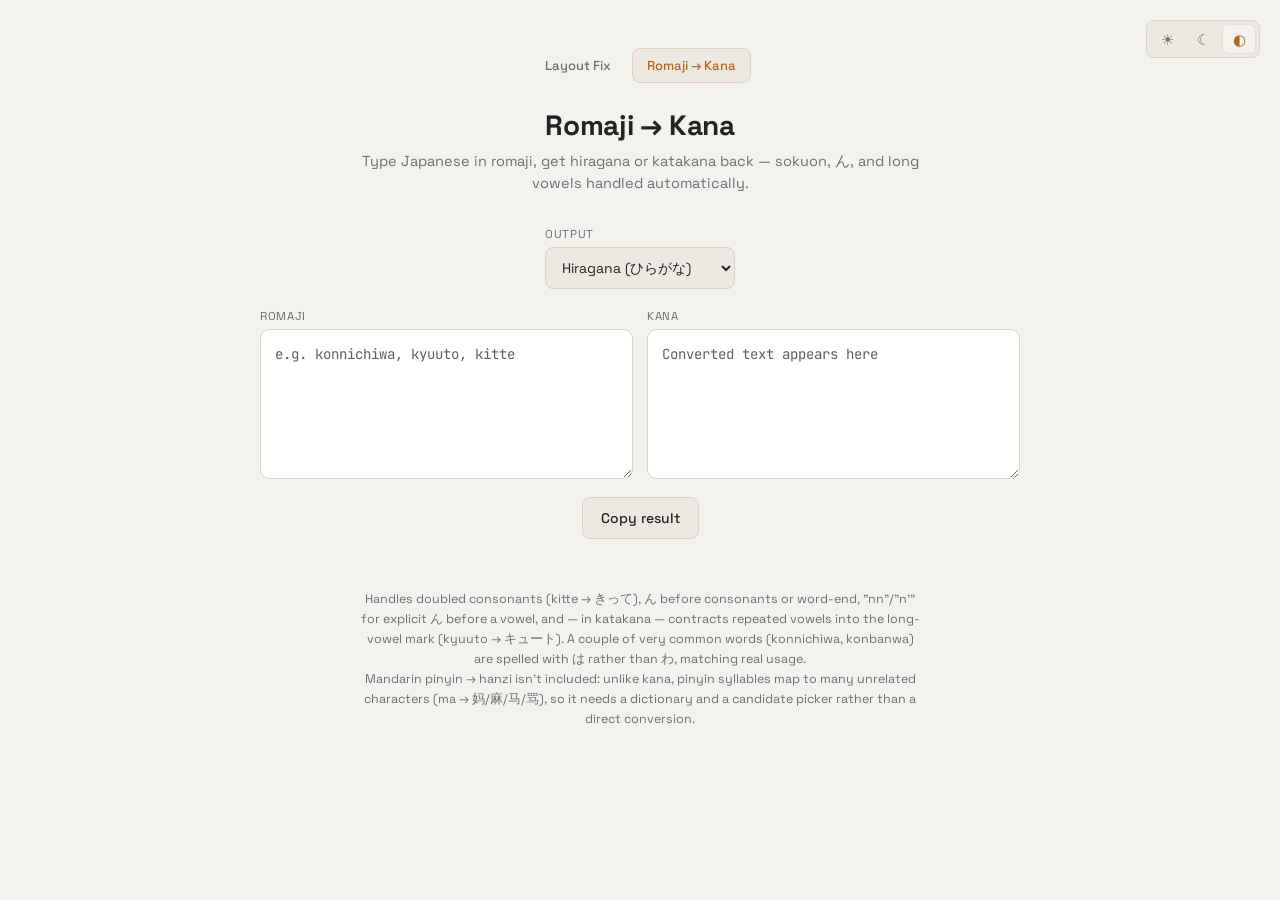
==== romaji.html @ 3d8aa58a "style: format project files" ====
<!doctype html>
<html lang="en">
  <head>
    <meta charset="UTF-8" />
    <meta name="viewport" content="width=device-width, initial-scale=1.0" />
    <title>Romaji → Kana converter</title>
    <link rel="stylesheet" href="style.css" />
    <script>
      (function () {
        var saved = localStorage.getItem("theme");
        if (saved === "light" || saved === "dark") {
          document.documentElement.setAttribute("data-theme", saved);
        }
      })();
    </script>
  </head>
  <body>
    <div class="theme-toggle" role="group" aria-label="Theme">
      <button id="themeLight" title="Light" aria-label="Light theme">☀</button>
      <button id="themeDark" title="Dark" aria-label="Dark theme">☾</button>
      <button id="themeSystem" title="System" aria-label="Match system theme">
        ◐
      </button>
    </div>

    <nav class="tool-nav">
      <a href="index.html">Layout Fix</a>
      <a href="romaji.html" class="active">Romaji → Kana</a>
    </nav>

    <header>
      <h1>Romaji → Kana</h1>
      <p class="sub">
        Type Japanese in romaji, get hiragana or katakana back — sokuon, ん, and
        long vowels handled automatically.
      </p>
    </header>

    <main>
      <div class="controls">
        <div class="field">
          <label for="kanaType">Output</label>
          <select id="kanaType">
            <option value="hiragana">Hiragana (ひらがな)</option>
            <option value="katakana">Katakana (カタカナ)</option>
          </select>
        </div>
      </div>

      <div class="panes">
        <div class="pane">
          <label for="romajiInput">Romaji</label>
          <textarea
            id="romajiInput"
            placeholder="e.g. konnichiwa, kyuuto, kitte"
            spellcheck="false"
          ></textarea>
        </div>
        <div class="pane">
          <label for="kanaOutput">Kana</label>
          <textarea
            id="kanaOutput"
            placeholder="Converted text appears here"
            spellcheck="false"
            readonly
          ></textarea>
        </div>
      </div>

      <div class="actions">
        <button id="copyBtn">Copy result</button>
      </div>

      <p id="meta" class="meta" role="status"></p>

      <p class="note">
        Handles doubled consonants (kitte → きって), ん before consonants or
        word-end, "nn"/"n'" for explicit ん before a vowel, and — in katakana —
        contracts repeated vowels into the long-vowel mark (kyuuto → キュート).
        A couple of very common words (konnichiwa, konbanwa) are spelled with は
        rather than わ, matching real usage.
      </p>
      <p class="note">
        Mandarin pinyin → hanzi isn't included: unlike kana, pinyin syllables
        map to many unrelated characters (ma → 妈/麻/马/骂), so it needs a
        dictionary and a candidate picker rather than a direct conversion.
      </p>
    </main>

    <script src="kana-data.js"></script>
    <script src="kana.js"></script>
    <script src="theme.js"></script>
    <script>
      const romajiInput = document.getElementById("romajiInput");
      const kanaOutput = document.getElementById("kanaOutput");
      const kanaType = document.getElementById("kanaType");
      const copyBtn = document.getElementById("copyBtn");
      const meta = document.getElementById("meta");

      function convert() {
        const text = romajiInput.value;
        if (!text) {
          kanaOutput.value = "";
          meta.textContent = "";
          return;
        }
        kanaOutput.value = romajiToKana(text, kanaType.value);
        meta.textContent = "Converted.";
      }

      romajiInput.addEventListener("input", convert);
      kanaType.addEventListener("change", convert);
      copyBtn.addEventListener("click", () => {
        if (!kanaOutput.value) return;
        navigator.clipboard.writeText(kanaOutput.value).then(() => {
          const original = copyBtn.textContent;
          copyBtn.textContent = "Copied";
          setTimeout(() => {
            copyBtn.textContent = original;
          }, 1200);
        });
      });
    </script>
  </body>
</html>
---- style.css ----
@import url("https://fonts.googleapis.com/css2?family=Space+Grotesk:wght@500;700&family=JetBrains+Mono:wght@400;500&display=swap");

:root {
  --amber: #ffb454;
  --amber-dim: #ffb45433;
}

/* Dark palette (default) */
:root,
[data-theme="dark"] {
  --bg: #17181a;
  --panel: #202226;
  --key: #2a2d32;
  --key-border: #3a3e45;
  --text: #e8e6e1;
  --text-dim: #9a9ea6;
  --shadow-1: #101113;
  --shadow-2: #3a3e4550;
}

/* Light palette */
[data-theme="light"] {
  --bg: #f4f2ee;
  --panel: #ffffff;
  --key: #ece9e3;
  --key-border: #d9d5cc;
  --text: #232323;
  --text-dim: #6b6f76;
  --amber: #b5651d;
  --amber-dim: #b5651d22;
  --shadow-1: #d9d5cc;
  --shadow-2: #ffffffa0;
}

/* Follow system preference only when the user hasn't chosen explicitly */
@media (prefers-color-scheme: light) {
  :root:not([data-theme="dark"]) {
    --bg: #f4f2ee;
    --panel: #ffffff;
    --key: #ece9e3;
    --key-border: #d9d5cc;
    --text: #232323;
    --text-dim: #6b6f76;
    --amber: #b5651d;
    --amber-dim: #b5651d22;
    --shadow-1: #d9d5cc;
    --shadow-2: #ffffffa0;
  }
}

* {
  box-sizing: border-box;
}

body {
  margin: 0;
  min-height: 100vh;
  background: var(--bg);
  color: var(--text);
  font-family: "Space Grotesk", sans-serif;
  display: flex;
  flex-direction: column;
  align-items: center;
  padding: 48px 20px 64px;
  transition:
    background-color 0.2s ease,
    color 0.2s ease;
}

/* --- signature element: a little keycap row showing a scrambled -> fixed swap --- */
.key-row {
  display: flex;
  gap: 6px;
  margin-bottom: 28px;
}
.cap {
  width: 34px;
  height: 34px;
  border-radius: 7px;
  background: var(--key);
  border: 1px solid var(--key-border);
  display: flex;
  align-items: center;
  justify-content: center;
  font-family: "JetBrains Mono", monospace;
  font-size: 14px;
  color: var(--text-dim);
  box-shadow:
    0 2px 0 var(--shadow-1),
    inset 0 1px 0 var(--shadow-2);
}
.cap.swapped {
  color: var(--amber);
  border-color: var(--amber-dim);
  box-shadow:
    0 0 10px var(--amber-dim),
    0 2px 0 var(--shadow-1);
}

header {
  text-align: center;
  max-width: 560px;
  margin-bottom: 32px;
}
h1 {
  font-size: 28px;
  font-weight: 700;
  margin: 0 0 8px;
  letter-spacing: -0.01em;
}
.sub {
  color: var(--text-dim);
  font-size: 14.5px;
  line-height: 1.5;
  margin: 0;
}

main {
  width: 100%;
  max-width: 760px;
}

.controls {
  display: flex;
  align-items: flex-end;
  justify-content: center;
  gap: 14px;
  margin-bottom: 20px;
  flex-wrap: wrap;
}
.field {
  display: flex;
  flex-direction: column;
  gap: 6px;
  min-width: 190px;
}
.field label {
  font-size: 11.5px;
  text-transform: uppercase;
  letter-spacing: 0.06em;
  color: var(--text-dim);
}
select {
  background: var(--key);
  color: var(--text);
  border: 1px solid var(--key-border);
  border-radius: 8px;
  padding: 10px 12px;
  font-family: "Space Grotesk", sans-serif;
  font-size: 14px;
}
select:focus,
textarea:focus,
button:focus {
  outline: 2px solid var(--amber);
  outline-offset: 2px;
}

.icon-btn {
  width: 40px;
  height: 40px;
  padding: 0;
  line-height: 1;
  border-radius: 8px;
  border: 1px solid var(--key-border);
  background: var(--key);
  color: var(--amber);
  font-size: 17px;
  cursor: pointer;
  margin-bottom: 1px;
  display: flex;
  align-items: center;
  justify-content: center;
}
.icon-btn:hover {
  border-color: var(--amber-dim);
}

.panes {
  display: grid;
  grid-template-columns: 1fr 1fr;
  gap: 14px;
  margin-bottom: 18px;
}
@media (max-width: 620px) {
  .panes {
    grid-template-columns: 1fr;
  }
}
.pane {
  display: flex;
  flex-direction: column;
  gap: 6px;
}
.pane label {
  font-size: 11.5px;
  text-transform: uppercase;
  letter-spacing: 0.06em;
  color: var(--text-dim);
}
textarea {
  width: 100%;
  min-height: 150px;
  resize: vertical;
  background: var(--panel);
  color: var(--text);
  border: 1px solid var(--key-border);
  border-radius: 10px;
  padding: 14px;
  font-family: "JetBrains Mono", monospace;
  font-size: 14px;
  line-height: 1.5;
}
textarea[readonly] {
  color: var(--amber);
}
textarea::placeholder {
  color: #5c6067;
}

.actions {
  display: flex;
  gap: 10px;
  justify-content: center;
  flex-wrap: wrap;
  margin-bottom: 10px;
}
button {
  cursor: pointer;
  border-radius: 8px;
  padding: 11px 18px;
  font-family: "Space Grotesk", sans-serif;
  font-size: 14px;
  font-weight: 500;
  border: 1px solid var(--key-border);
  background: var(--key);
  color: var(--text);
  transition: border-color 0.15s ease;
}
button:hover {
  border-color: var(--amber-dim);
}
button.primary {
  background: var(--amber);
  color: #1a1305;
  border-color: var(--amber);
  font-weight: 700;
}
button.primary:hover {
  filter: brightness(1.05);
}

.meta {
  text-align: center;
  min-height: 18px;
  font-size: 13px;
  color: var(--amber);
  margin: 4px 0 22px;
}

.note {
  text-align: center;
  color: var(--text-dim);
  font-size: 12.5px;
  line-height: 1.6;
  max-width: 560px;
  margin: 0 auto;
}

/* --- theme toggle --- */
.theme-toggle {
  position: fixed;
  top: 20px;
  right: 20px;
  display: flex;
  gap: 2px;
  background: var(--key);
  border: 1px solid var(--key-border);
  border-radius: 8px;
  padding: 3px;
}
.theme-toggle button {
  width: 34px;
  height: 30px;
  padding: 0;
  border: none;
  border-radius: 6px;
  background: transparent;
  color: var(--text-dim);
  font-size: 15px;
  display: flex;
  align-items: center;
  justify-content: center;
  line-height: 1;
}
.theme-toggle button:hover {
  color: var(--text);
  border-color: transparent;
}
.theme-toggle button.active {
  background: var(--bg);
  color: var(--amber);
  box-shadow: inset 0 0 0 1px var(--amber-dim);
}
@media (max-width: 480px) {
  .theme-toggle {
    position: static;
    margin-bottom: 20px;
  }
}

/* --- tool nav --- */
.tool-nav {
  display: flex;
  gap: 6px;
  margin-bottom: 24px;
}
.tool-nav a {
  text-decoration: none;
  color: var(--text-dim);
  font-size: 13px;
  font-weight: 500;
  padding: 8px 14px;
  border-radius: 8px;
  border: 1px solid transparent;
}
.tool-nav a:hover {
  color: var(--text);
}
.tool-nav a.active {
  color: var(--amber);
  background: var(--key);
  border-color: var(--key-border);
}
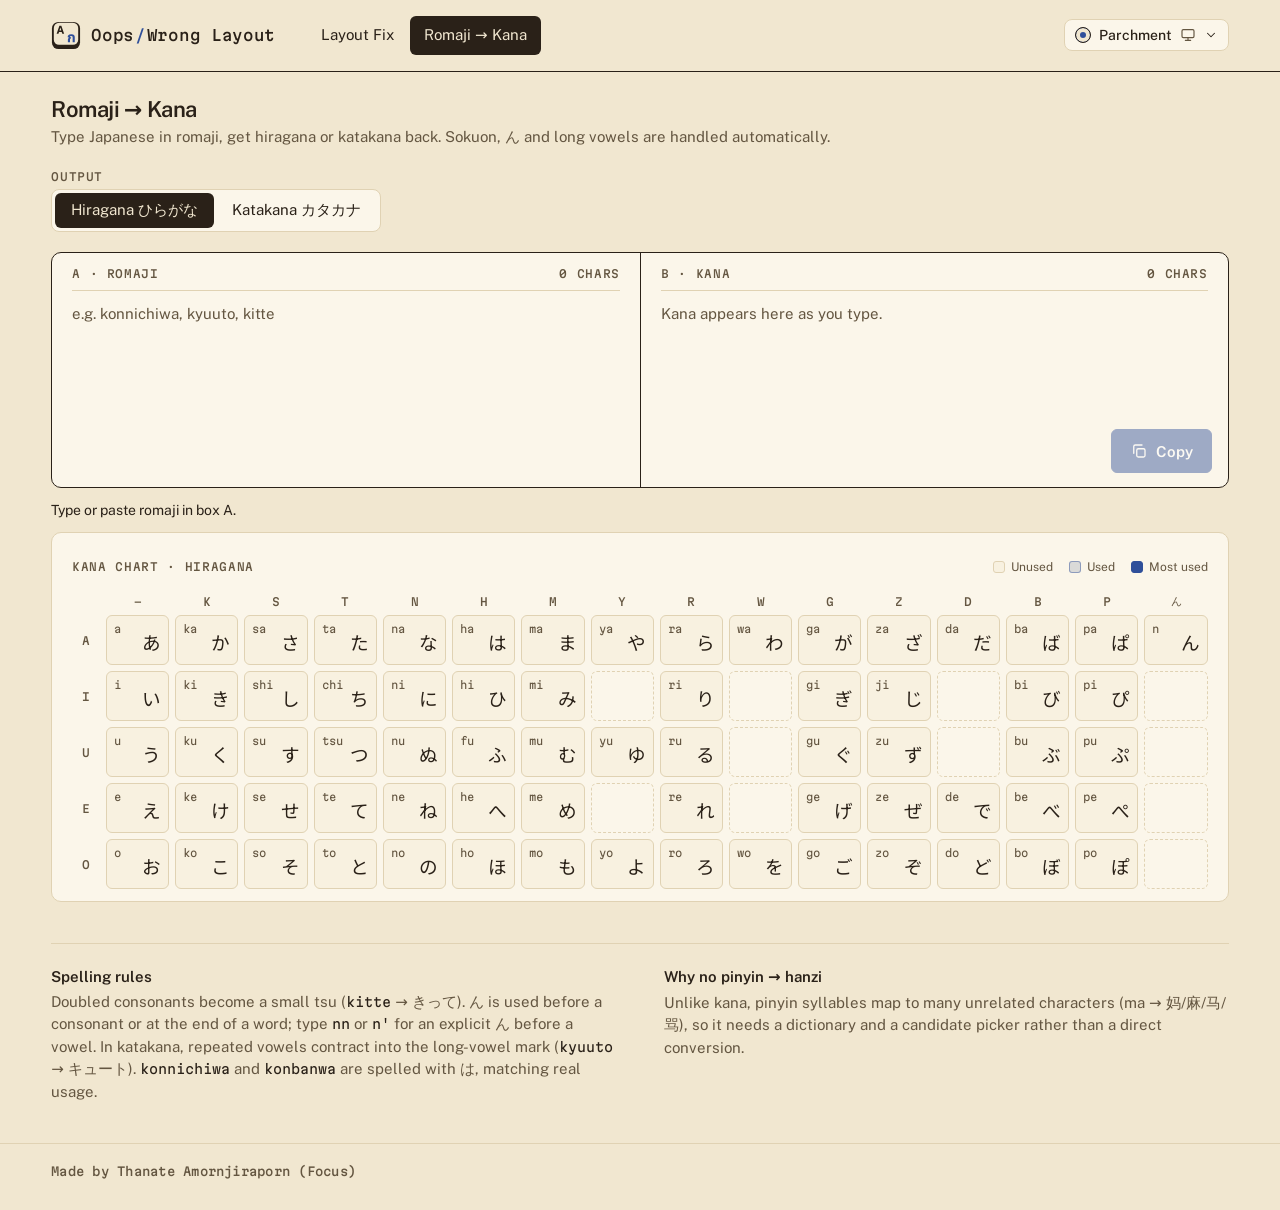
==== commit ae8bf281: "Redesign both tools: typed code table, paper themes, keycap logo Layout Fix and Romaji → Kana get a " ====
--- a/romaji.html
+++ b/romaji.html
@@ -4,122 +4,275 @@
     <meta charset="UTF-8" />
     <meta name="viewport" content="width=device-width, initial-scale=1.0" />
     <title>Romaji → Kana converter</title>
+    <meta name="description" content="Type Japanese in romaji and get hiragana or katakana back." />
+    <meta name="theme-color" content="#f1e7d0" />
+    <link rel="icon" href="icons/favicon.svg" type="image/svg+xml" />
+    <link rel="icon" href="icons/favicon-32.png" sizes="32x32" type="image/png" />
+    <link rel="apple-touch-icon" href="icons/apple-touch-icon.png" />
     <link rel="stylesheet" href="style.css" />
     <script>
+      // Apply the saved paper and mode before first paint; theme.js wires the panel.
       (function () {
-        var saved = localStorage.getItem("theme");
-        if (saved === "light" || saved === "dark") {
-          document.documentElement.setAttribute("data-theme", saved);
-        }
+        var d = document.documentElement;
+        try {
+          var p = localStorage.getItem("paper"),
+            m = localStorage.getItem("mode"),
+            o = localStorage.getItem("theme");
+          if (!p && o) p = { carbon: "carbon", ledger: "ledger", night: "carbon" }[o];
+          if (!m && o) m = { night: "dark", dark: "dark", light: "light" }[o];
+          if (["parchment", "carbon", "ledger", "blueprint", "kraft"].indexOf(p) > -1) d.setAttribute("data-paper", p);
+          var dark = m === "dark" || (m !== "light" && matchMedia("(prefers-color-scheme: dark)").matches);
+          d.setAttribute("data-scheme", dark ? "dark" : "light");
+        } catch (e) {}
       })();
     </script>
   </head>
   <body>
-    <div class="theme-toggle" role="group" aria-label="Theme">
-      <button id="themeLight" title="Light" aria-label="Light theme">☀</button>
-      <button id="themeDark" title="Dark" aria-label="Dark theme">☾</button>
-      <button id="themeSystem" title="System" aria-label="Match system theme">
-        ◐
-      </button>
-    </div>
-
-    <nav class="tool-nav">
-      <a href="index.html">Layout Fix</a>
-      <a href="romaji.html" class="active">Romaji → Kana</a>
-    </nav>
-
-    <header>
-      <h1>Romaji → Kana</h1>
-      <p class="sub">
-        Type Japanese in romaji, get hiragana or katakana back — sokuon, ん, and
-        long vowels handled automatically.
-      </p>
+    <svg width="0" height="0" style="position: absolute" aria-hidden="true">
+      <symbol id="i-chevron" viewBox="0 0 24 24"><path d="m6 9 6 6 6-6" /></symbol>
+      <symbol id="i-copy" viewBox="0 0 24 24"><rect x="9" y="9" width="11" height="11" rx="2" /><path d="M5 15V6a2 2 0 0 1 2-2h9" /></symbol>
+      <symbol id="i-check" viewBox="0 0 24 24"><path d="m5 12.5 4.5 4.5L19 7.5" /></symbol>
+    </svg>
+
+    <header class="top">
+      <a class="brand" href="index.html" aria-label="Oops/Wrong Layout home">
+        <svg class="logo" viewBox="0 0 32 32" aria-hidden="true">
+          <rect class="logo-base" x="1" y="2" width="30" height="29" rx="7" />
+          <rect class="logo-top" x="3" y="3" width="26" height="23.5" rx="5.5" />
+          <path class="logo-latin" d="M5.99 14.6 8.97 6.2H11.02L14.01 14.6H12.05L11.43 12.81H8.59L7.96 14.6ZM9.02 11.11H10.97L10 8.1Z" />
+          <path class="logo-script" d="M18.01 23.6V21.1Q18.01 20.16 18.39 19.65Q18.76 19.14 19.45 18.93L19.47 18.87L17.86 18.28V17.9Q17.86 17.16 18.3 16.55Q18.73 15.93 19.58 15.57Q20.42 15.2 21.64 15.2Q22.78 15.2 23.6 15.55Q24.42 15.9 24.88 16.6Q25.34 17.3 25.34 18.36V23.6H23.09V18.49Q23.09 17.75 22.69 17.37Q22.3 17 21.58 17Q20.89 17 20.54 17.29Q20.2 17.58 20.17 18L21.5 18.61L21.34 19.59Q20.8 19.62 20.53 19.98Q20.26 20.34 20.26 20.95V23.6Z" />
+        </svg>
+        <span>Oops<b>/</b>Wrong Layout</span>
+      </a>
+      <nav class="tabs" aria-label="Tools">
+        <a href="index.html">Layout Fix</a>
+        <a href="romaji.html" aria-current="page">Romaji → Kana</a>
+      </nav>
+      <div class="settings">
+        <button id="settingsBtn" class="theme-btn" aria-haspopup="dialog" aria-expanded="false" aria-controls="settingsPanel">
+          <span class="swatch" aria-hidden="true"></span>
+          <span class="theme-name">Parchment</span>
+          <svg class="icon mode-icon" viewBox="0 0 24 24" aria-hidden="true"></svg>
+          <svg class="icon chev" aria-hidden="true"><use href="#i-chevron" /></svg>
+        </button>
+        <div id="settingsPanel" class="settings-panel" role="dialog" aria-label="Display settings" hidden></div>
+      </div>
     </header>
 
     <main>
-      <div class="controls">
-        <div class="field">
-          <label for="kanaType">Output</label>
-          <select id="kanaType">
-            <option value="hiragana">Hiragana (ひらがな)</option>
-            <option value="katakana">Katakana (カタカナ)</option>
-          </select>
-        </div>
-      </div>
-
-      <div class="panes">
+      <div class="intro reveal" style="--r: 0">
+        <h1>Romaji → Kana</h1>
+        <p>Type Japanese in romaji, get hiragana or katakana back. Sokuon, ん and long vowels are handled automatically.</p>
+      </div>
+
+      <div class="controls reveal" style="--r: 1">
+        <div class="field" role="radiogroup" aria-labelledby="kanaTypeLabel">
+          <span class="label" id="kanaTypeLabel">Output</span>
+          <div class="segmented">
+            <label><input type="radio" name="kanaType" value="hiragana" checked />Hiragana ひらがな</label>
+            <label><input type="radio" name="kanaType" value="katakana" />Katakana カタカナ</label>
+          </div>
+        </div>
+      </div>
+
+      <div class="panes reveal" style="--r: 2">
         <div class="pane">
-          <label for="romajiInput">Romaji</label>
-          <textarea
-            id="romajiInput"
-            placeholder="e.g. konnichiwa, kyuuto, kitte"
-            spellcheck="false"
-          ></textarea>
+          <div class="pane-head">
+            <label for="romajiInput">A · Romaji</label>
+            <span class="count" id="inCount">0 chars</span>
+          </div>
+          <textarea id="romajiInput" class="text-in" placeholder="e.g. konnichiwa, kyuuto, kitte" spellcheck="false" autocomplete="off" autocapitalize="off"></textarea>
         </div>
         <div class="pane">
-          <label for="kanaOutput">Kana</label>
-          <textarea
-            id="kanaOutput"
-            placeholder="Converted text appears here"
-            spellcheck="false"
-            readonly
-          ></textarea>
-        </div>
-      </div>
-
-      <div class="actions">
-        <button id="copyBtn">Copy result</button>
-      </div>
-
-      <p id="meta" class="meta" role="status"></p>
-
-      <p class="note">
-        Handles doubled consonants (kitte → きって), ん before consonants or
-        word-end, "nn"/"n'" for explicit ん before a vowel, and — in katakana —
-        contracts repeated vowels into the long-vowel mark (kyuuto → キュート).
-        A couple of very common words (konnichiwa, konbanwa) are spelled with は
-        rather than わ, matching real usage.
-      </p>
-      <p class="note">
-        Mandarin pinyin → hanzi isn't included: unlike kana, pinyin syllables
-        map to many unrelated characters (ma → 妈/麻/马/骂), so it needs a
-        dictionary and a candidate picker rather than a direct conversion.
-      </p>
+          <div class="pane-head">
+            <span id="outLabel">B · Kana</span>
+            <span class="count" id="outCount">0 chars</span>
+          </div>
+          <div id="kanaOutput" class="text-out" lang="ja" role="textbox" aria-readonly="true" aria-multiline="true" aria-labelledby="outLabel" tabindex="0"></div>
+          <div class="copy-wrap">
+            <span class="slip" aria-hidden="true">Copied</span>
+            <button id="copyBtn" class="btn primary" disabled>
+              <svg class="icon i-copy" aria-hidden="true"><use href="#i-copy" /></svg><svg class="icon i-done" aria-hidden="true"><use href="#i-check" /></svg>Copy
+            </button>
+          </div>
+        </div>
+      </div>
+
+      <div class="status" id="status"></div>
+      <p class="sr-only" id="announce" role="status" aria-live="polite"></p>
+
+      <section class="table reveal" style="--r: 3" aria-labelledby="chartTitle">
+        <div class="table-head">
+          <h2 class="label" id="chartTitle">Kana chart · <span id="chartKind">Hiragana</span></h2>
+          <div class="legend" aria-hidden="true">
+            <span><i></i>Unused</span>
+            <span><i class="used"></i>Used</span>
+            <span><i class="most"></i>Most used</span>
+          </div>
+        </div>
+        <div class="chart" id="chart" role="img" aria-label="Kana chart showing which kana your result uses"></div>
+      </section>
+
+      <section class="notes reveal" style="--r: 4" aria-label="About this tool">
+        <div>
+          <h2>Spelling rules</h2>
+          <p>
+            Doubled consonants become a small tsu (<code>kitte</code> → きって). ん is used before a consonant or at the end of
+            a word; type <code>nn</code> or <code>n'</code> for an explicit ん before a vowel. In katakana, repeated vowels
+            contract into the long-vowel mark (<code>kyuuto</code> → キュート). <code>konnichiwa</code> and
+            <code>konbanwa</code> are spelled with は, matching real usage.
+          </p>
+        </div>
+        <div>
+          <h2>Why no pinyin → hanzi</h2>
+          <p>
+            Unlike kana, pinyin syllables map to many unrelated characters (ma → 妈/麻/马/骂), so it needs a dictionary and a
+            candidate picker rather than a direct conversion.
+          </p>
+        </div>
+      </section>
     </main>
+
+    <footer class="credit">
+      <span>Made by Thanate Amornjiraporn (Focus)</span>
+    </footer>
 
     <script src="kana-data.js"></script>
     <script src="kana.js"></script>
     <script src="theme.js"></script>
+    <script src="typewriter.js"></script>
     <script>
       const romajiInput = document.getElementById("romajiInput");
-      const kanaOutput = document.getElementById("kanaOutput");
-      const kanaType = document.getElementById("kanaType");
       const copyBtn = document.getElementById("copyBtn");
-      const meta = document.getElementById("meta");
-
-      function convert() {
+      const chart = document.getElementById("chart");
+      const status = document.getElementById("status");
+      const announce = document.getElementById("announce");
+      const kanaType = () => document.querySelector('input[name="kanaType"]:checked').value;
+
+      // Gojūon chart: one column per consonant group, one row per vowel.
+      const GROUPS = [
+        ["", ["a", "i", "u", "e", "o"]],
+        ["k", ["ka", "ki", "ku", "ke", "ko"]],
+        ["s", ["sa", "shi", "su", "se", "so"]],
+        ["t", ["ta", "chi", "tsu", "te", "to"]],
+        ["n", ["na", "ni", "nu", "ne", "no"]],
+        ["h", ["ha", "hi", "fu", "he", "ho"]],
+        ["m", ["ma", "mi", "mu", "me", "mo"]],
+        ["y", ["ya", null, "yu", null, "yo"]],
+        ["r", ["ra", "ri", "ru", "re", "ro"]],
+        ["w", ["wa", null, null, null, "wo"]],
+        ["g", ["ga", "gi", "gu", "ge", "go"]],
+        ["z", ["za", "ji", "zu", "ze", "zo"]],
+        ["d", ["da", null, null, "de", "do"]],
+        ["b", ["ba", "bi", "bu", "be", "bo"]],
+        ["p", ["pa", "pi", "pu", "pe", "po"]],
+        ["ん", ["n", null, null, null, null]],
+      ];
+      const cells = [];
+
+      function renderChart() {
+        const key = kanaType() === "katakana" ? "kata" : "hira";
+        const nodes = [document.createElement("span")];
+        for (const [g] of GROUPS) {
+          const ax = document.createElement("span");
+          ax.className = g === "ん" ? "axis kana" : "axis";
+          ax.textContent = g === "ん" ? (key === "kata" ? "ン" : "ん") : g || "–";
+          nodes.push(ax);
+        }
+        cells.length = 0;
+        ["a", "i", "u", "e", "o"].forEach((vowel, row) => {
+          const ax = document.createElement("span");
+          ax.className = "axis";
+          ax.textContent = vowel;
+          nodes.push(ax);
+          for (const [, list] of GROUPS) {
+            const romaji = list[row];
+            const kana = romaji === "n" ? (key === "kata" ? "ン" : "ん") : romaji && KANA_TABLE[romaji]?.[key];
+            const cell = document.createElement("span");
+            if (!kana) {
+              cell.className = "gap";
+            } else {
+              cell.className = "cap";
+              cell.innerHTML = '<span class="from"></span><span class="to"></span>';
+              cell.querySelector(".from").textContent = romaji;
+              cell.querySelector(".to").textContent = kana;
+              cells.push({ cell, kana });
+            }
+            nodes.push(cell);
+          }
+        });
+        chart.replaceChildren(...nodes);
+        document.getElementById("chartKind").textContent = key === "kata" ? "Katakana" : "Hiragana";
+      }
+
+      // Chart cells struck as each kana is typed out.
+      const byKana = () => new Map(cells.map((c) => [c.kana, c.cell]));
+      let lookup = new Map();
+      function strike(ch) {
+        const cell = lookup.get(ch);
+        if (!cell) return;
+        cell.classList.remove("strike");
+        void cell.offsetWidth;
+        cell.classList.add("strike");
+      }
+
+      let outChars = [];
+      const writer = createTypewriter(document.getElementById("kanaOutput"), {
+        placeholder: "Kana appears here as you type.",
+        onStroke: (start, end) => {
+          for (let i = start; i < end; i++) strike(outChars[i]);
+        },
+      });
+
+      function updateHeat(text) {
+        const counts = new Map();
+        for (const ch of text) counts.set(ch, (counts.get(ch) || 0) + 1);
+        const max = Math.max(0, ...cells.map((c) => counts.get(c.kana) || 0));
+        for (const { cell, kana } of cells) {
+          const n = counts.get(kana) || 0;
+          const heat = n === 0 ? 0 : n === max && max > 1 ? 1 : 0.12 + 0.28 * (n / max);
+          cell.style.setProperty("--heat", heat);
+          cell.classList.toggle("used", n > 0);
+          cell.classList.toggle("hot", heat === 1);
+        }
+      }
+
+      const plural = (n, w) => `${n} ${w}${n === 1 ? "" : "s"}`;
+
+      function convert({ animate = false } = {}) {
         const text = romajiInput.value;
+        const result = text ? romajiToKana(text, kanaType()) : "";
+        outChars = Array.from(result);
+        lookup = byKana();
+        writer.set(result, { animate });
+        document.getElementById("inCount").textContent = plural(Array.from(text).length, "char");
+        document.getElementById("outCount").textContent = plural(outChars.length, "char");
+        copyBtn.disabled = !result;
+        updateHeat(result);
         if (!text) {
-          kanaOutput.value = "";
-          meta.textContent = "";
-          return;
+          status.innerHTML = '<span class="message">Type or paste romaji in box A.</span>';
+        } else {
+          const leftover = (result.match(/[a-z]/gi) || []).length;
+          status.innerHTML =
+            `<span class="lead">Kana <b>${outChars.length}</b></span>` +
+            `<span class="${leftover ? "warn" : ""}">Left as Latin <b>${leftover}</b></span>` +
+            '<span class="rule">Hepburn spelling rules</span>';
         }
-        kanaOutput.value = romajiToKana(text, kanaType.value);
-        meta.textContent = "Converted.";
-      }
-
-      romajiInput.addEventListener("input", convert);
-      kanaType.addEventListener("change", convert);
-      copyBtn.addEventListener("click", () => {
-        if (!kanaOutput.value) return;
-        navigator.clipboard.writeText(kanaOutput.value).then(() => {
-          const original = copyBtn.textContent;
-          copyBtn.textContent = "Copied";
-          setTimeout(() => {
-            copyBtn.textContent = original;
-          }, 1200);
+      }
+
+      romajiInput.addEventListener("input", (e) => {
+        const single = e.inputType === "insertText" && e.data && e.data.length === 1;
+        convert({ animate: !single && !String(e.inputType).startsWith("delete") });
+      });
+      for (const radio of document.querySelectorAll('input[name="kanaType"]')) {
+        radio.addEventListener("change", () => {
+          renderChart();
+          convert({ animate: true });
         });
-      });
+      }
+      wireCopy(copyBtn, () => writer.value, announce);
+      renderChart();
+      convert();
     </script>
   </body>
 </html>
--- a/style.css
+++ b/style.css
@@ -1,334 +1,1361 @@
-@import url("https://fonts.googleapis.com/css2?family=Space+Grotesk:wght@500;700&family=JetBrains+Mono:wght@400;500&display=swap");
-
+@import url("https://fonts.googleapis.com/css2?family=Public+Sans:wght@400;500;600;700&family=Martian+Mono:wght@400;500&family=Noto+Sans+Thai:wght@400;500&family=Noto+Sans+JP:wght@400;500&family=Noto+Sans+Hebrew:wght@400;500&display=swap");
+
+/* ---------- themes ----------
+   Two independent settings, both set on <html> by theme.js (and by the
+   pre-paint script in each page's <head>):
+   data-paper  = parchment | carbon | ledger | blueprint | kraft (the colouring)
+   data-scheme = light | dark (the resolved mode: System follows the OS)
+   With no attributes at all (scripts blocked) the page is Parchment light. */
+:root,
+:root[data-paper="parchment"] {
+  color-scheme: light;
+  --bg: #f1e7d0;
+  --surface: #fbf6ea;
+  --key: #f8f1e0;
+  --ink: #2a2118;
+  --muted: #645641;
+  --line: #e0d2b3;
+  --line-strong: #2a2118;
+  --accent: #2f4f9a;
+  --accent-ink: #ffffff;
+  --warn: #8f4310;
+  --shadow: 42 33 24;
+}
+:root[data-scheme="dark"],
+:root[data-paper="parchment"][data-scheme="dark"] {
+  color-scheme: dark;
+  --bg: #1b1611;
+  --surface: #231d16;
+  --key: #2b241b;
+  --ink: #efe4cc;
+  --muted: #b4a68b;
+  --line: #3a3127;
+  --line-strong: #5c4e3c;
+  --accent: #93abee;
+  --accent-ink: #1b1611;
+  --warn: #f0a35e;
+  --shadow: 0 0 0;
+}
+:root[data-paper="carbon"] {
+  color-scheme: light;
+  --bg: #eceef3;
+  --surface: #ffffff;
+  --key: #f7f8fb;
+  --ink: #161a2b;
+  --muted: #565c73;
+  --line: #d9dce7;
+  --line-strong: #161a2b;
+  --accent: #3d3bd6;
+  --accent-ink: #ffffff;
+  --warn: #8f4310;
+  --shadow: 22 26 43;
+}
+:root[data-paper="carbon"][data-scheme="dark"] {
+  color-scheme: dark;
+  --bg: #111318;
+  --surface: #181b22;
+  --key: #1f232b;
+  --ink: #e8eaf0;
+  --muted: #a0a6b6;
+  --line: #2c313c;
+  --line-strong: #4a5263;
+  --accent: #a3a1ff;
+  --accent-ink: #111318;
+  --warn: #f0a35e;
+  --shadow: 0 0 0;
+}
+:root[data-paper="ledger"] {
+  color-scheme: light;
+  --bg: #e8eeea;
+  --surface: #fbfdfc;
+  --key: #f3f7f5;
+  --ink: #0f2a22;
+  --muted: #4b6057;
+  --line: #d2ddd7;
+  --line-strong: #0f2a22;
+  --accent: #0b7258;
+  --accent-ink: #ffffff;
+  --warn: #8f4310;
+  --shadow: 15 42 34;
+}
+:root[data-paper="ledger"][data-scheme="dark"] {
+  color-scheme: dark;
+  --bg: #0e1915;
+  --surface: #13211c;
+  --key: #192a23;
+  --ink: #e2eee8;
+  --muted: #9cb4a9;
+  --line: #24362e;
+  --line-strong: #3f5a4e;
+  --accent: #55c7a4;
+  --accent-ink: #0e1915;
+  --warn: #f0a35e;
+  --shadow: 0 0 0;
+}
+:root[data-paper="blueprint"] {
+  color-scheme: light;
+  --bg: #e5edf6;
+  --surface: #f7fafd;
+  --key: #eef3f9;
+  --ink: #0f2747;
+  --muted: #475f80;
+  --line: #cbd8e7;
+  --line-strong: #0f2747;
+  --accent: #1d5fd1;
+  --accent-ink: #ffffff;
+  --warn: #8f4310;
+  --shadow: 15 39 71;
+}
+:root[data-paper="blueprint"][data-scheme="dark"] {
+  color-scheme: dark;
+  --bg: #0f2a52;
+  --surface: #13325f;
+  --key: #183a6b;
+  --ink: #eaf2ff;
+  --muted: #a9c1e4;
+  --line: #26497c;
+  --line-strong: #5076ad;
+  --accent: #f4c95d;
+  --accent-ink: #0f2a52;
+  --warn: #ffb38a;
+  --shadow: 0 0 0;
+}
+:root[data-paper="kraft"] {
+  color-scheme: light;
+  --bg: #e2cdaa;
+  --surface: #efe1c7;
+  --key: #e9d7b8;
+  --ink: #2a1c0f;
+  --muted: #5a4630;
+  --line: #cab08a;
+  --line-strong: #2a1c0f;
+  --accent: #165e68;
+  --accent-ink: #ffffff;
+  --warn: #8f4310;
+  --shadow: 42 28 15;
+}
+:root[data-paper="kraft"][data-scheme="dark"] {
+  color-scheme: dark;
+  --bg: #1c140c;
+  --surface: #251b11;
+  --key: #2d2216;
+  --ink: #f0e0c3;
+  --muted: #bba582;
+  --line: #3c2e1f;
+  --line-strong: #5f4a32;
+  --accent: #62bcc6;
+  --accent-ink: #1c140c;
+  --warn: #f0a35e;
+  --shadow: 0 0 0;
+}
+
+:root[data-paper="blueprint"][data-scheme="dark"] {
+  --heat-ink: #eaf2ff;
+}
 :root {
-  --amber: #ffb454;
-  --amber-dim: #ffb45433;
-}
-
-/* Dark palette (default) */
-:root,
-[data-theme="dark"] {
-  --bg: #17181a;
-  --panel: #202226;
-  --key: #2a2d32;
-  --key-border: #3a3e45;
-  --text: #e8e6e1;
-  --text-dim: #9a9ea6;
-  --shadow-1: #101113;
-  --shadow-2: #3a3e4550;
-}
-
-/* Light palette */
-[data-theme="light"] {
-  --bg: #f4f2ee;
-  --panel: #ffffff;
-  --key: #ece9e3;
-  --key-border: #d9d5cc;
-  --text: #232323;
-  --text-dim: #6b6f76;
-  --amber: #b5651d;
-  --amber-dim: #b5651d22;
-  --shadow-1: #d9d5cc;
-  --shadow-2: #ffffffa0;
-}
-
-/* Follow system preference only when the user hasn't chosen explicitly */
-@media (prefers-color-scheme: light) {
-  :root:not([data-theme="dark"]) {
-    --bg: #f4f2ee;
-    --panel: #ffffff;
-    --key: #ece9e3;
-    --key-border: #d9d5cc;
-    --text: #232323;
-    --text-dim: #6b6f76;
-    --amber: #b5651d;
-    --amber-dim: #b5651d22;
-    --shadow-1: #d9d5cc;
-    --shadow-2: #ffffffa0;
-  }
+  --ui: "Public Sans", system-ui, sans-serif;
+  --mono: "Martian Mono", ui-monospace, monospace;
+  --script: "Noto Sans Thai", "Noto Sans JP", "Noto Sans Hebrew";
+  --gutter: clamp(16px, 4vw, 56px);
+  --ease-out: cubic-bezier(0.16, 1, 0.3, 1);
+  --accent-soft: color-mix(in oklab, var(--heat-ink, var(--accent)) 14%, var(--key));
 }
 
 * {
   box-sizing: border-box;
 }
-
+html {
+  background: var(--bg);
+}
 body {
   margin: 0;
   min-height: 100vh;
   background: var(--bg);
-  color: var(--text);
-  font-family: "Space Grotesk", sans-serif;
-  display: flex;
-  flex-direction: column;
+  color: var(--ink);
+  font: 15px/1.5 var(--ui);
+  -webkit-font-smoothing: antialiased;
+}
+::selection {
+  background: var(--accent);
+  color: var(--accent-ink);
+}
+:focus-visible {
+  outline: 2px solid var(--accent);
+  outline-offset: 2px;
+}
+* {
+  scrollbar-color: var(--line-strong) transparent;
+  scrollbar-width: thin;
+}
+.sr-only {
+  position: absolute;
+  width: 1px;
+  height: 1px;
+  overflow: hidden;
+  clip-path: inset(50%);
+  white-space: nowrap;
+}
+svg.icon {
+  width: 18px;
+  height: 18px;
+  fill: none;
+  stroke: currentColor;
+  stroke-width: 1.75;
+  stroke-linecap: round;
+  stroke-linejoin: round;
+  flex: none;
+}
+
+/* ---------- header ---------- */
+.top {
+  display: flex;
   align-items: center;
-  padding: 48px 20px 64px;
-  transition:
-    background-color 0.2s ease,
-    color 0.2s ease;
-}
-
-/* --- signature element: a little keycap row showing a scrambled -> fixed swap --- */
-.key-row {
-  display: flex;
-  gap: 6px;
-  margin-bottom: 28px;
-}
-.cap {
-  width: 34px;
-  height: 34px;
-  border-radius: 7px;
+  gap: 32px;
+  padding: 16px var(--gutter);
+  border-bottom: 1px solid var(--line-strong);
+}
+.brand {
+  display: inline-flex;
+  align-items: center;
+  gap: 10px;
+  font: 500 15px var(--mono);
+  letter-spacing: -0.02em;
+  color: var(--ink);
+  text-decoration: none;
+  white-space: nowrap;
+}
+.brand b {
+  font-weight: 500;
+  color: var(--accent);
+  margin: 0 1px;
+}
+.logo {
+  width: 30px;
+  height: 30px;
+  flex: none;
+}
+.logo-base {
+  fill: var(--ink);
+}
+:root[data-scheme="dark"] .logo-base {
+  fill: var(--line-strong);
+}
+.logo-top {
+  fill: var(--bg);
+  transition: transform 0.25s var(--ease-out);
+}
+.logo-latin {
+  fill: var(--ink);
+}
+.logo-script {
+  fill: var(--accent);
+}
+/* the key in the logo presses when you point at it */
+.brand:hover .logo-top,
+.brand:hover .logo-latin,
+.brand:hover .logo-script {
+  transform: translateY(1.5px);
+}
+.logo-top,
+.logo-latin,
+.logo-script {
+  transition: transform 0.2s var(--ease-out);
+}
+
+.tabs {
+  display: flex;
+  gap: 2px;
+}
+.tabs a {
+  padding: 8px 14px;
+  border-radius: 6px;
+  color: var(--ink);
+  text-decoration: none;
+  white-space: nowrap;
+}
+.tabs a:hover {
   background: var(--key);
-  border: 1px solid var(--key-border);
+}
+.tabs a[aria-current="page"] {
+  background: var(--ink);
+  color: var(--bg);
+}
+
+/* display settings */
+.settings {
+  position: relative;
+  margin-left: auto;
+}
+.theme-btn {
+  display: inline-flex;
+  align-items: center;
+  gap: 8px;
+  padding: 7px 10px 7px 10px;
+  border: 1px solid var(--line);
+  border-radius: 8px;
+  background: var(--surface);
+  color: var(--ink);
+  font: 500 14px var(--ui);
+  cursor: pointer;
+  transition: border-color 0.15s;
+}
+.theme-btn:hover {
+  border-color: var(--line-strong);
+}
+.swatch {
+  width: 16px;
+  height: 16px;
+  flex: none;
+  border-radius: 50%;
+  border: 1px solid var(--line-strong);
+  /* one element, so ring and dot share a centre: the accent fills the disc and
+     a 4px ring of paper colour inside the border leaves a 6px dot */
+  background: var(--accent);
+  box-shadow: inset 0 0 0 4px var(--bg);
+}
+.theme-btn .mode-icon {
+  width: 16px;
+  height: 16px;
+  color: var(--muted);
+}
+.theme-btn .chev {
+  width: 14px;
+  height: 14px;
+  transition: transform 0.25s var(--ease-out);
+}
+.theme-btn[aria-expanded="true"] .chev {
+  transform: rotate(180deg);
+}
+.settings-panel {
+  position: absolute;
+  right: 0;
+  top: calc(100% + 8px);
+  z-index: 20;
+  width: 320px;
+  padding: 14px;
+  display: grid;
+  gap: 16px;
+  background: var(--surface);
+  border: 1px solid var(--line-strong);
+  border-radius: 10px;
+  box-shadow: 0 16px 40px rgb(var(--shadow) / 0.22);
+  transform-origin: top right;
+  animation: pop-in 0.26s var(--ease-out);
+}
+.settings-panel[hidden] {
+  display: none;
+}
+.set-group {
+  display: grid;
+  gap: 8px;
+}
+.mode-switch {
+  display: grid;
+  grid-template-columns: repeat(3, 1fr);
+}
+.mode-switch label {
   display: flex;
   align-items: center;
   justify-content: center;
-  font-family: "JetBrains Mono", monospace;
+  gap: 6px;
+  padding: 8px 6px;
   font-size: 14px;
-  color: var(--text-dim);
-  box-shadow:
-    0 2px 0 var(--shadow-1),
-    inset 0 1px 0 var(--shadow-2);
-}
-.cap.swapped {
-  color: var(--amber);
-  border-color: var(--amber-dim);
-  box-shadow:
-    0 0 10px var(--amber-dim),
-    0 2px 0 var(--shadow-1);
-}
-
-header {
-  text-align: center;
-  max-width: 560px;
-  margin-bottom: 32px;
+}
+.mode-switch .icon {
+  width: 15px;
+  height: 15px;
+}
+.papers {
+  display: grid;
+  gap: 2px;
+}
+.paper {
+  position: relative;
+  display: flex;
+  align-items: center;
+  gap: 12px;
+  padding: 8px 10px;
+  border-radius: 8px;
+  cursor: pointer;
+  transition: background-color 0.15s;
+}
+.paper:hover {
+  background: var(--key);
+}
+.paper input {
+  position: absolute;
+  opacity: 0;
+  inset: 0;
+  margin: 0;
+  cursor: pointer;
+}
+.paper:has(input:focus-visible) {
+  outline: 2px solid var(--accent);
+  outline-offset: -2px;
+}
+.paper-swatch {
+  display: grid;
+  grid-template-columns: 1fr 1fr;
+  width: 40px;
+  height: 28px;
+  flex: none;
+  overflow: hidden;
+  border-radius: 6px;
+  border: 1px solid rgb(var(--shadow) / 0.3);
+}
+.paper-swatch i {
+  position: relative;
+  background: var(--l-bg);
+}
+.paper-swatch i + i {
+  background: var(--d-bg);
+}
+.paper-swatch i::after {
+  content: "";
+  position: absolute;
+  left: 50%;
+  top: 50%;
+  width: 9px;
+  height: 9px;
+  translate: -50% -50%;
+  border-radius: 2px;
+  background: var(--l-ac);
+}
+.paper-swatch i + i::after {
+  background: var(--d-ac);
+}
+.paper-text {
+  display: grid;
+  min-width: 0;
+}
+.paper-name {
+  font: 500 14px var(--ui);
+}
+.paper-note {
+  font: 12px var(--ui);
+  color: var(--muted);
+}
+.paper .check {
+  margin-left: auto;
+  color: var(--accent);
+  opacity: 0;
+  transform: scale(0.6);
+  transition:
+    opacity 0.2s,
+    transform 0.3s var(--ease-out);
+}
+.paper:has(input:checked) {
+  background: var(--key);
+}
+.paper:has(input:checked) .check {
+  opacity: 1;
+  transform: none;
+}
+@keyframes pop-in {
+  from {
+    opacity: 0;
+    transform: translateY(-6px) scale(0.97);
+  }
+}
+/* the theme change wipes in from the control used (theme.js) */
+.theme-vt::view-transition-old(root),
+.theme-vt::view-transition-new(root) {
+  animation: none;
+  mix-blend-mode: normal;
+}
+
+/* ---------- tool ---------- */
+main {
+  padding: 24px var(--gutter) 64px;
+  max-width: 1440px;
+  margin: 0 auto;
+}
+.intro {
+  display: grid;
+  gap: 4px;
+  margin-bottom: 22px;
 }
 h1 {
-  font-size: 28px;
-  font-weight: 700;
-  margin: 0 0 8px;
-  letter-spacing: -0.01em;
-}
-.sub {
-  color: var(--text-dim);
-  font-size: 14.5px;
-  line-height: 1.5;
+  font: 600 22px/1.2 var(--ui);
+  letter-spacing: -0.02em;
   margin: 0;
 }
-
-main {
-  width: 100%;
-  max-width: 760px;
+.intro p {
+  margin: 0;
+  text-wrap: pretty;
+  color: var(--muted);
+  max-width: 100ch;
 }
 
 .controls {
   display: flex;
   align-items: flex-end;
-  justify-content: center;
-  gap: 14px;
+  flex-wrap: wrap;
+  gap: 12px;
   margin-bottom: 20px;
-  flex-wrap: wrap;
 }
 .field {
   display: flex;
   flex-direction: column;
   gap: 6px;
-  min-width: 190px;
-}
+  flex: 1 1 220px;
+  max-width: 300px;
+  min-width: 0;
+}
+.label,
 .field label {
-  font-size: 11.5px;
+  font: 500 11px var(--mono);
+  letter-spacing: 0.06em;
   text-transform: uppercase;
-  letter-spacing: 0.06em;
-  color: var(--text-dim);
-}
-select {
+  color: var(--muted);
+}
+.select {
+  position: relative;
+  container-type: inline-size;
+}
+/* a narrow picker drops the key preview so the layout name fits */
+@container (max-width: 270px) {
+  .select-preview {
+    display: none;
+  }
+}
+.select-btn {
+  display: flex;
+  align-items: center;
+  gap: 10px;
+  width: 100%;
+  height: 44px;
+  padding: 0 12px;
+  font: 15px var(--ui);
+  color: var(--ink);
+  text-align: left;
+  background: var(--surface);
+  border: 1px solid var(--line);
+  border-radius: 6px;
+  cursor: pointer;
+  transition:
+    border-color 0.15s,
+    box-shadow 0.25s var(--ease-out);
+}
+.select-btn:hover,
+.select-btn[aria-expanded="true"] {
+  border-color: var(--line-strong);
+}
+.select-value {
+  flex: 1;
+  min-width: 0;
+  overflow: hidden;
+  text-overflow: ellipsis;
+  white-space: nowrap;
+}
+.select-preview,
+.opt-preview {
+  font: 13px var(--mono), var(--script), sans-serif;
+  color: var(--muted);
+  letter-spacing: 0.08em;
+  white-space: nowrap;
+}
+.select-btn .icon {
+  width: 14px;
+  height: 14px;
+  color: var(--muted);
+  transition: transform 0.25s var(--ease-out);
+}
+.select-btn[aria-expanded="true"] .icon {
+  transform: rotate(180deg);
+}
+.listbox {
+  position: absolute;
+  left: 0;
+  right: 0;
+  top: calc(100% + 6px);
+  z-index: 15;
+  max-height: 340px;
+  overflow: auto;
+  margin: 0;
+  padding: 6px;
+  list-style: none;
+  background: var(--surface);
+  border: 1px solid var(--line-strong);
+  border-radius: 10px;
+  box-shadow: 0 16px 40px rgb(var(--shadow) / 0.2);
+  transform-origin: top center;
+  animation: pop-in 0.22s var(--ease-out);
+}
+.listbox:focus {
+  outline: none;
+}
+.drop-up .listbox {
+  top: auto;
+  bottom: calc(100% + 6px);
+  transform-origin: bottom center;
+}
+.listbox[hidden] {
+  display: none;
+}
+.listbox [role="option"] {
+  display: flex;
+  align-items: center;
+  gap: 10px;
+  padding: 9px 10px;
+  border-radius: 6px;
+  cursor: pointer;
+  /* options drop in one after another */
+  animation: opt-in 0.3s var(--ease-out) backwards;
+}
+.listbox [role="option"]:nth-child(2) { animation-delay: 15ms; }
+.listbox [role="option"]:nth-child(3) { animation-delay: 30ms; }
+.listbox [role="option"]:nth-child(4) { animation-delay: 45ms; }
+.listbox [role="option"]:nth-child(5) { animation-delay: 60ms; }
+.listbox [role="option"]:nth-child(6) { animation-delay: 75ms; }
+.listbox [role="option"]:nth-child(7) { animation-delay: 90ms; }
+.listbox [role="option"]:nth-child(n + 8) { animation-delay: 105ms; }
+@keyframes opt-in {
+  from {
+    opacity: 0;
+    transform: translateY(-4px);
+  }
+}
+.opt-label {
+  flex: 1;
+}
+.listbox .active {
   background: var(--key);
-  color: var(--text);
-  border: 1px solid var(--key-border);
-  border-radius: 8px;
-  padding: 10px 12px;
-  font-family: "Space Grotesk", sans-serif;
-  font-size: 14px;
-}
-select:focus,
-textarea:focus,
-button:focus {
-  outline: 2px solid var(--amber);
-  outline-offset: 2px;
-}
-
-.icon-btn {
-  width: 40px;
-  height: 40px;
-  padding: 0;
-  line-height: 1;
-  border-radius: 8px;
-  border: 1px solid var(--key-border);
-  background: var(--key);
-  color: var(--amber);
-  font-size: 17px;
-  cursor: pointer;
-  margin-bottom: 1px;
-  display: flex;
+}
+.listbox [aria-selected="true"] {
+  font-weight: 600;
+}
+.listbox .check {
+  width: 16px;
+  height: 16px;
+  color: var(--accent);
+  visibility: hidden;
+}
+.listbox [aria-selected="true"] .check {
+  visibility: visible;
+}
+/* Auto-detect swapped the layouts: both pickers flash once */
+.select.flash .select-btn {
+  animation: flash 0.9s var(--ease-out);
+}
+@keyframes flash {
+  0%,
+  100% {
+    box-shadow: 0 0 0 0 transparent;
+  }
+  20% {
+    box-shadow: 0 0 0 3px var(--accent);
+    border-color: var(--accent);
+  }
+}
+
+.btn {
+  display: inline-flex;
   align-items: center;
   justify-content: center;
-}
-.icon-btn:hover {
-  border-color: var(--amber-dim);
-}
-
+  gap: 8px;
+  height: 44px;
+  padding: 0 18px;
+  border: 1px solid var(--line);
+  border-radius: 6px;
+  background: var(--surface);
+  color: var(--ink);
+  font: 500 15px var(--ui);
+  cursor: pointer;
+  transition:
+    border-color 0.15s,
+    background-color 0.15s,
+    transform 0.1s;
+}
+.btn:hover {
+  border-color: var(--line-strong);
+}
+.btn:active {
+  transform: translateY(1px);
+}
+.btn:disabled {
+  opacity: 0.45;
+  cursor: not-allowed;
+  transform: none;
+}
+.btn.icon-only {
+  width: 44px;
+  padding: 0;
+}
+.btn.icon-only .icon {
+  transition: transform 0.35s var(--ease-out);
+}
+.btn.icon-only:hover .icon {
+  transform: rotate(180deg);
+}
+
+
+/* segmented control (romaji output) */
+.field:has(.segmented) {
+  flex: none;
+  max-width: none;
+}
+.segmented {
+  display: inline-flex;
+  padding: 3px;
+  gap: 2px;
+  border: 1px solid var(--line);
+  border-radius: 8px;
+  background: var(--surface);
+}
+.segmented label {
+  position: relative;
+  white-space: nowrap;
+  text-transform: none;
+  letter-spacing: 0;
+  padding: 8px 16px;
+  border-radius: 6px;
+  font: 15px var(--ui);
+  color: var(--ink);
+  cursor: pointer;
+}
+.segmented input {
+  position: absolute;
+  opacity: 0;
+  inset: 0;
+  margin: 0;
+  cursor: pointer;
+}
+.segmented label:has(input:checked) {
+  background: var(--ink);
+  color: var(--bg);
+}
+.segmented label:has(input:focus-visible) {
+  outline: 2px solid var(--accent);
+  outline-offset: 2px;
+}
+
+/* panes: two halves of one ruled frame */
 .panes {
   display: grid;
   grid-template-columns: 1fr 1fr;
-  gap: 14px;
-  margin-bottom: 18px;
-}
-@media (max-width: 620px) {
+  border: 1px solid var(--line-strong);
+  border-radius: 10px;
+  background: var(--surface);
+  overflow: hidden;
+}
+.pane {
+  position: relative;
+  display: flex;
+  flex-direction: column;
+  min-width: 0;
+  padding: 14px 20px 16px;
+}
+.pane + .pane {
+  border-left: 1px solid var(--line-strong);
+}
+.pane-head {
+  display: flex;
+  justify-content: space-between;
+  gap: 12px;
+  padding-bottom: 10px;
+  margin-bottom: 12px;
+  border-bottom: 1px solid var(--line);
+  font: 500 11px var(--mono);
+  letter-spacing: 0.06em;
+  text-transform: uppercase;
+  color: var(--muted);
+}
+.pane-head label {
+  color: inherit;
+}
+.count {
+  font-variant-numeric: tabular-nums;
+}
+.text-in,
+.text-out {
+  flex: 1;
+  width: 100%;
+  min-height: 168px;
+  margin: 0;
+  padding: 0;
+  border: 0;
+  background: transparent;
+  color: var(--ink);
+  font: 22px/1.5 var(--mono), var(--script), sans-serif;
+  letter-spacing: -0.01em;
+  caret-color: var(--accent);
+  white-space: pre-wrap;
+  overflow-wrap: anywhere;
+}
+.text-in {
+  resize: none;
+}
+.text-in:focus,
+.text-out:focus {
+  outline: none;
+}
+.pane:has(:focus-visible) .pane-head {
+  border-bottom-color: var(--accent);
+}
+.text-in::placeholder,
+.text-out .placeholder {
+  color: var(--muted);
+  opacity: 1;
+  font: 15px/1.5 var(--ui);
+  letter-spacing: 0;
+}
+.text-out {
+  position: relative;
+  padding-bottom: 52px;
+  max-height: 340px;
+  overflow: auto;
+}
+/* pinned to the top-left so it lines up with box A's placeholder */
+.text-out .placeholder {
+  position: absolute;
+  top: 0;
+  left: 0;
+}
+.caret {
+  display: inline-block;
+  width: 2px;
+  height: 1.15em;
+  margin-left: 1px;
+  vertical-align: -0.2em;
+  background: var(--accent);
+  opacity: 0;
+}
+.text-out.typing .caret,
+.text-out:focus .caret {
+  opacity: 1;
+}
+.text-out:focus .caret {
+  animation: blink 1.05s steps(1) infinite;
+}
+@keyframes blink {
+  50% {
+    opacity: 0;
+  }
+}
+
+.copy-wrap {
+  position: absolute;
+  right: 16px;
+  bottom: 14px;
+}
+.btn.primary {
+  background: var(--accent);
+  border-color: var(--accent);
+  color: var(--accent-ink);
+  font-weight: 600;
+}
+.btn.primary:hover {
+  background: color-mix(in oklab, var(--accent) 88%, var(--ink));
+}
+/* the "Copied" slip slides up out of the button like paper off the platen */
+.slip {
+  position: absolute;
+  left: 50%;
+  bottom: calc(100% + 6px);
+  translate: -50% 0;
+  padding: 4px 10px;
+  border: 1px solid var(--line-strong);
+  border-radius: 4px;
+  background: var(--surface);
+  color: var(--ink);
+  font: 500 11px var(--mono);
+  letter-spacing: 0.06em;
+  text-transform: uppercase;
+  white-space: nowrap;
+  pointer-events: none;
+  opacity: 0;
+  clip-path: inset(100% 0 0 0);
+}
+.slip.out {
+  animation: slip 1.4s var(--ease-out);
+}
+@keyframes slip {
+  0% {
+    opacity: 1;
+    clip-path: inset(100% 0 0 0);
+    transform: translateY(8px);
+  }
+  25%,
+  75% {
+    opacity: 1;
+    clip-path: inset(0 0 0 0);
+    transform: translateY(0);
+  }
+  100% {
+    opacity: 0;
+    clip-path: inset(0 0 0 0);
+    transform: translateY(-6px);
+  }
+}
+
+/* status row */
+.status {
+  display: flex;
+  flex-wrap: wrap;
+  align-items: baseline;
+  gap: 6px 28px;
+  margin: 14px 0 10px;
+  font: 500 12px var(--mono);
+  letter-spacing: 0.04em;
+  text-transform: uppercase;
+  color: var(--muted);
+  min-height: 20px;
+}
+.status b {
+  font-weight: 500;
+  color: var(--ink);
+  font-variant-numeric: tabular-nums;
+}
+.status .lead b {
+  color: var(--accent);
+}
+.status .warn,
+.status .warn b {
+  color: var(--warn);
+}
+.status .rule {
+  margin-left: auto;
+}
+.status .message {
+  text-transform: none;
+  letter-spacing: 0;
+  font: 14px var(--ui);
+  color: var(--ink);
+}
+
+/* ---------- code table: the keyboard / the kana chart ---------- */
+.table {
+  padding: 18px 20px 12px;
+  border: 1px solid var(--line);
+  border-radius: 10px;
+  background: var(--surface);
+}
+.table-head {
+  display: flex;
+  flex-wrap: wrap;
+  justify-content: space-between;
+  gap: 4px 16px;
+  margin-bottom: 12px;
+}
+.table-head .legend {
+  display: flex;
+  gap: 16px;
+  font: 12px var(--ui);
+  color: var(--muted);
+}
+.table-head .legend span {
+  display: inline-flex;
+  align-items: center;
+  gap: 6px;
+}
+.table-head .legend i {
+  width: 12px;
+  height: 12px;
+  border-radius: 3px;
+  border: 1px solid var(--line);
+  background: var(--key);
+}
+.table-head .legend i.used {
+  background: var(--accent-soft);
+  border-color: color-mix(in oklab, var(--accent) 45%, transparent);
+}
+.table-head .legend i.most {
+  background: var(--accent);
+  border-color: var(--accent);
+}
+
+.table {
+  container-type: inline-size;
+}
+.kb {
+  --gap: 8px;
+  /* the widest row is 13.55 caps (13 keys plus the Tab-row offset) */
+  --cap: clamp(28px, calc((100cqw - 12 * var(--gap)) / 13.55), 84px);
+  display: flex;
+  flex-direction: column;
+  gap: var(--gap);
+}
+.kb-row {
+  display: flex;
+  gap: var(--gap);
+}
+.seg {
+  display: contents;
+}
+.kb-row:nth-child(2) {
+  padding-left: calc(var(--cap) * 0.55);
+}
+.kb-row:nth-child(3) {
+  padding-left: calc(var(--cap) * 0.7);
+}
+.kb-row:nth-child(4) {
+  padding-left: calc(var(--cap) * 0.95);
+}
+.cap {
+  --heat: 0;
+  position: relative;
+  width: var(--cap);
+  height: calc(var(--cap) * 0.86);
+  flex: none;
+  border: 1px solid var(--line);
+  border-radius: 6px;
+  background: color-mix(in oklab, var(--heat-ink, var(--accent)) calc(var(--heat) * 100%), var(--key));
+  color: var(--ink);
+  transition:
+    background-color 0.25s var(--ease-out),
+    border-color 0.25s;
+}
+.cap.used {
+  border-color: color-mix(in oklab, var(--accent) 50%, transparent);
+}
+.cap.hot {
+  background: var(--accent);
+  color: var(--accent-ink);
+  border-color: var(--accent);
+}
+.cap .from,
+.cap .to {
+  position: absolute;
+  line-height: 1;
+}
+.cap .from {
+  left: 7px;
+  top: 6px;
+  font: 400 clamp(10px, calc(var(--cap) * 0.17), 13px) var(--mono), var(--script), sans-serif;
+  color: var(--muted);
+}
+.cap.used .from {
+  color: var(--ink);
+}
+.cap.hot .from {
+  color: inherit;
+}
+.cap .to {
+  right: 7px;
+  bottom: 6px;
+  font: 400 clamp(14px, calc(var(--cap) * 0.3), 24px) var(--script), var(--mono), sans-serif;
+}
+.cap .n {
+  position: absolute;
+  right: 6px;
+  top: 5px;
+  font: 500 10px var(--mono);
+  font-variant-numeric: tabular-nums;
+  opacity: 0.8;
+}
+/* typebar strike: the key dips and rings, once per character typed out */
+.cap.strike {
+  animation: strike 0.24s var(--ease-out);
+}
+@keyframes strike {
+  0% {
+    transform: translateY(0);
+    box-shadow: 0 0 0 0 var(--accent);
+  }
+  30% {
+    transform: translateY(2px);
+    box-shadow:
+      inset 0 2px 0 rgb(var(--shadow) / 0.2),
+      0 0 0 3px var(--accent);
+  }
+  100% {
+    transform: translateY(0);
+    box-shadow: 0 0 0 0 transparent;
+  }
+}
+
+/* kana chart: consonant columns × vowel rows */
+.chart {
+  --cap: 62px;
+  display: grid;
+  grid-template-columns: 28px repeat(16, minmax(0, 1fr));
+  gap: 6px;
+}
+.chart .axis:lang(ja),
+.chart .axis.kana {
+  text-transform: none;
+}
+.chart .axis {
+  display: flex;
+  align-items: center;
+  justify-content: center;
+  font: 500 11px var(--mono);
+  color: var(--muted);
+  text-transform: uppercase;
+}
+.chart .cap {
+  width: auto;
+  height: 50px;
+}
+.chart .gap {
+  border: 1px dashed var(--line);
+  border-radius: 6px;
+}
+
+/* notes */
+.notes {
+  display: grid;
+  grid-template-columns: repeat(auto-fit, minmax(280px, 1fr));
+  gap: 24px 48px;
+  margin-top: 40px;
+  padding-top: 24px;
+  border-top: 1px solid var(--line);
+}
+.notes h2 {
+  font: 600 15px var(--ui);
+  margin: 0 0 6px;
+}
+.notes p {
+  margin: 0;
+  color: var(--muted);
+  max-width: 68ch;
+}
+.notes code {
+  font: 13px var(--mono), var(--script);
+  color: var(--ink);
+}
+
+/* ---------- motion ---------- */
+/* page entrance: sections rise in order, once */
+.reveal {
+  animation: rise 0.7s var(--ease-out) backwards;
+  animation-delay: calc(var(--r, 0) * 70ms);
+}
+@keyframes rise {
+  from {
+    opacity: 0;
+    transform: translateY(14px);
+  }
+}
+/* layout change: legends roll over in a wave, like a split-flap board */
+.kb.roll .cap .from,
+.kb.roll .cap .to {
+  animation: roll 0.5s var(--ease-out) backwards;
+  animation-delay: calc(var(--i, 0) * 22ms);
+}
+@keyframes roll {
+  from {
+    opacity: 0;
+    transform: translateY(-70%) rotateX(80deg);
+  }
+}
+/* swap: the two texts slide past each other */
+.panes.swapping .text-in {
+  animation: from-right 0.5s var(--ease-out);
+}
+.panes.swapping .text-out {
+  animation: from-left 0.5s var(--ease-out);
+}
+@keyframes from-right {
+  from {
+    opacity: 0;
+    transform: translateX(24px);
+  }
+}
+@keyframes from-left {
+  from {
+    opacity: 0;
+    transform: translateX(-24px);
+  }
+}
+/* status counts tick when they change */
+.status.tick b {
+  display: inline-block;
+  animation: tick 0.45s var(--ease-out);
+}
+@keyframes tick {
+  from {
+    opacity: 0;
+    transform: translateY(-6px);
+  }
+}
+/* copy: the icon turns into a check, drawn in */
+.btn .i-done {
+  display: none;
+}
+.btn.done .i-copy {
+  display: none;
+}
+.btn.done .i-done {
+  display: block;
+  stroke-dasharray: 24;
+  animation: draw 0.4s var(--ease-out);
+}
+@keyframes draw {
+  from {
+    stroke-dashoffset: 24;
+  }
+}
+/* cross-page: the active tab glides between the two tools */
+@view-transition {
+  navigation: auto;
+}
+.tabs a[aria-current="page"] {
+  view-transition-name: active-tab;
+}
+.top {
+  position: relative;
+  z-index: 30;
+  view-transition-name: top-bar;
+}
+::view-transition-group(active-tab) {
+  animation-duration: 0.4s;
+  animation-timing-function: cubic-bezier(0.16, 1, 0.3, 1);
+}
+
+/* ---------- footer ---------- */
+.credit {
+  max-width: 1440px;
+  margin: 0 auto;
+  padding: 20px var(--gutter) 32px;
+  border-top: 1px solid var(--line);
+  font: 500 12px var(--mono);
+  letter-spacing: 0.02em;
+  color: var(--muted);
+}
+main {
+  padding-bottom: 40px;
+}
+
+/* ---------- responsive ---------- */
+@media (max-width: 1100px) {
+  .cap .n {
+    display: none;
+  }
+}
+@media (max-width: 720px) {
+  .top {
+    flex-wrap: wrap;
+    gap: 12px 16px;
+  }
+  .tabs {
+    order: 3;
+    width: 100%;
+  }
+  .tabs a {
+    flex: 1;
+    text-align: center;
+    padding: 11px 14px;
+  }
+  .theme-btn {
+    min-height: 44px;
+    padding: 0 12px;
+  }
   .panes {
     grid-template-columns: 1fr;
   }
-}
-.pane {
-  display: flex;
-  flex-direction: column;
-  gap: 6px;
-}
-.pane label {
-  font-size: 11.5px;
-  text-transform: uppercase;
-  letter-spacing: 0.06em;
-  color: var(--text-dim);
-}
-textarea {
-  width: 100%;
-  min-height: 150px;
-  resize: vertical;
-  background: var(--panel);
-  color: var(--text);
-  border: 1px solid var(--key-border);
-  border-radius: 10px;
-  padding: 14px;
-  font-family: "JetBrains Mono", monospace;
-  font-size: 14px;
-  line-height: 1.5;
-}
-textarea[readonly] {
-  color: var(--amber);
-}
-textarea::placeholder {
-  color: #5c6067;
-}
-
-.actions {
-  display: flex;
-  gap: 10px;
-  justify-content: center;
-  flex-wrap: wrap;
-  margin-bottom: 10px;
-}
-button {
-  cursor: pointer;
-  border-radius: 8px;
-  padding: 11px 18px;
-  font-family: "Space Grotesk", sans-serif;
-  font-size: 14px;
-  font-weight: 500;
-  border: 1px solid var(--key-border);
-  background: var(--key);
-  color: var(--text);
-  transition: border-color 0.15s ease;
-}
-button:hover {
-  border-color: var(--amber-dim);
-}
-button.primary {
-  background: var(--amber);
-  color: #1a1305;
-  border-color: var(--amber);
-  font-weight: 700;
-}
-button.primary:hover {
-  filter: brightness(1.05);
-}
-
-.meta {
-  text-align: center;
-  min-height: 18px;
-  font-size: 13px;
-  color: var(--amber);
-  margin: 4px 0 22px;
-}
-
-.note {
-  text-align: center;
-  color: var(--text-dim);
-  font-size: 12.5px;
-  line-height: 1.6;
-  max-width: 560px;
-  margin: 0 auto;
-}
-
-/* --- theme toggle --- */
-.theme-toggle {
-  position: fixed;
-  top: 20px;
-  right: 20px;
-  display: flex;
-  gap: 2px;
-  background: var(--key);
-  border: 1px solid var(--key-border);
-  border-radius: 8px;
-  padding: 3px;
-}
-.theme-toggle button {
-  width: 34px;
-  height: 30px;
-  padding: 0;
-  border: none;
-  border-radius: 6px;
-  background: transparent;
-  color: var(--text-dim);
-  font-size: 15px;
-  display: flex;
-  align-items: center;
-  justify-content: center;
-  line-height: 1;
-}
-.theme-toggle button:hover {
-  color: var(--text);
-  border-color: transparent;
-}
-.theme-toggle button.active {
-  background: var(--bg);
-  color: var(--amber);
-  box-shadow: inset 0 0 0 1px var(--amber-dim);
+  .pane + .pane {
+    border-left: 0;
+    border-top: 1px solid var(--line-strong);
+  }
+  .text-in,
+  .text-out {
+    min-height: 120px;
+    font-size: 19px;
+  }
+  .controls .field {
+    flex: 1 1 100%;
+    max-width: none;
+  }
+  .controls .push {
+    flex: 1;
+  }
+  .status .rule {
+    margin-left: 0;
+  }
+  .table {
+    padding: 14px 12px 10px;
+  }
+  .chart {
+    grid-template-columns: 20px repeat(16, minmax(0, 1fr));
+    gap: 3px;
+  }
+  .chart .cap {
+    height: 40px;
+  }
+  .chart .cap .from {
+    display: none;
+  }
+  .chart .cap .to {
+    right: 50%;
+    translate: 50% 0;
+    bottom: 50%;
+    transform: translateY(50%);
+    font-size: 13px;
+  }
 }
 @media (max-width: 480px) {
-  .theme-toggle {
-    position: static;
-    margin-bottom: 20px;
-  }
-}
-
-/* --- tool nav --- */
-.tool-nav {
-  display: flex;
-  gap: 6px;
-  margin-bottom: 24px;
-}
-.tool-nav a {
-  text-decoration: none;
-  color: var(--text-dim);
-  font-size: 13px;
-  font-weight: 500;
-  padding: 8px 14px;
-  border-radius: 8px;
-  border: 1px solid transparent;
-}
-.tool-nav a:hover {
-  color: var(--text);
-}
-.tool-nav a.active {
-  color: var(--amber);
-  background: var(--key);
-  border-color: var(--key-border);
-}
+  .theme-btn .theme-name {
+    display: none;
+  }
+}
+@media (max-width: 620px) {
+  /* the keyboard splits into a left and a right half-board, stacked */
+  .kb {
+    --gap: 5px;
+    --cap: calc((100cqw - 6 * var(--gap)) / 7.05);
+    display: grid;
+  }
+  .kb-row {
+    display: contents;
+  }
+  .seg {
+    display: flex;
+    gap: var(--gap);
+    padding-left: 0 !important;
+  }
+  .seg.l {
+    order: 1;
+  }
+  .seg.r {
+    order: 2;
+  }
+  .kb-row:first-child .seg.r {
+    margin-top: 12px;
+    padding-top: 12px;
+    border-top: 1px dashed var(--line);
+  }
+  .kb-row:nth-child(n + 2) .seg.l {
+    padding-left: calc(var(--cap) * 0.5) !important;
+  }
+  .controls .field:has(select) {
+    flex: 1 1 100%;
+    max-width: none;
+  }
+  .controls .field:has(#toLayout) {
+    order: 1;
+  }
+  .controls #swapBtn {
+    order: 2;
+  }
+  .controls .push {
+    order: 3;
+  }
+  .field:has(.segmented) {
+    flex: 1 1 100%;
+    max-width: none;
+  }
+  .segmented {
+    width: 100%;
+  }
+  .segmented label {
+    flex: 1;
+    text-align: center;
+    padding: 8px 6px;
+  }
+}
+
+@media (prefers-reduced-motion: reduce) {
+  @view-transition {
+    navigation: none;
+  }
+  *,
+  *::before,
+  *::after {
+    animation-duration: 0.01ms !important;
+    animation-delay: 0s !important;
+    animation-iteration-count: 1 !important;
+    transition-duration: 0.01ms !important;
+  }
+}
